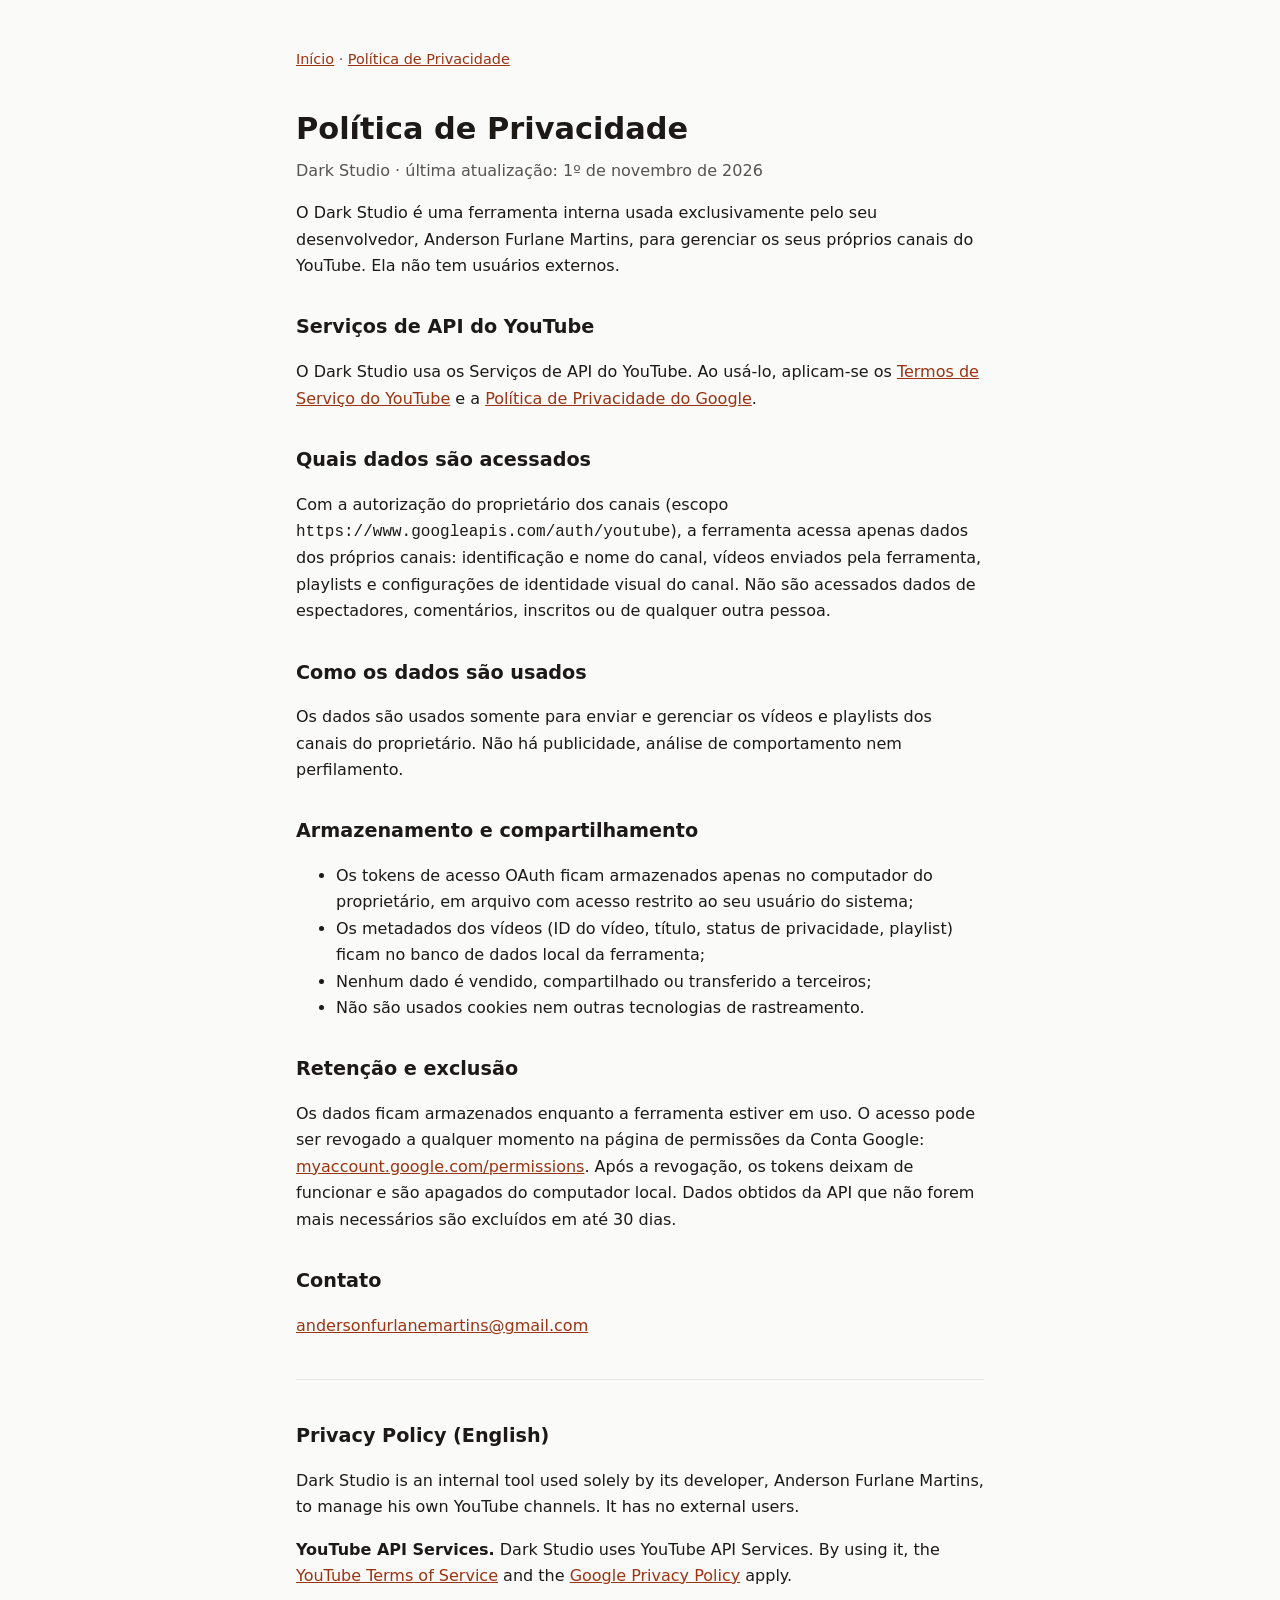
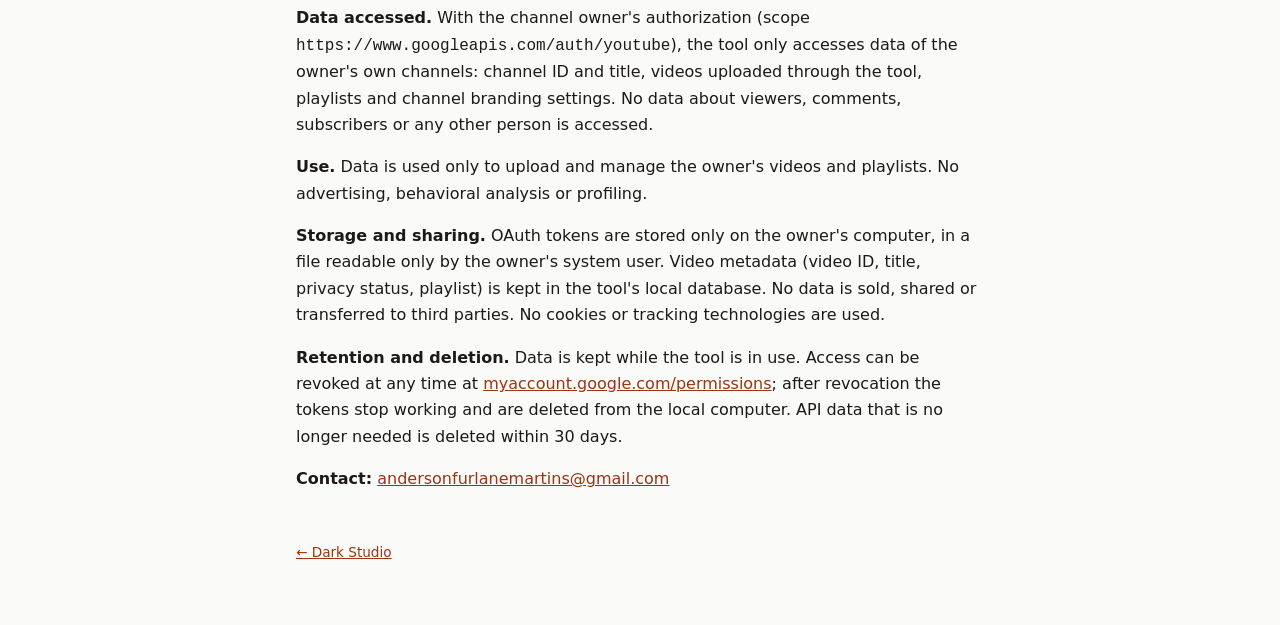
==== privacidade.html @ 9c880d31 "Página do Dark Studio e política de privacidade Co-Authored-By: Claude Opus 5.5 <noreply@anthropic.c" ====
<!doctype html>
<html lang="pt-BR">
<head>
<meta charset="utf-8">
<meta name="viewport" content="width=device-width, initial-scale=1">
<title>Dark Studio — Política de Privacidade</title>
<link rel="stylesheet" href="style.css">
</head>
<body>
<main>
<nav><a href="./">Início</a> · <a href="privacidade.html">Política de Privacidade</a></nav>
<h1>Política de Privacidade</h1>
<p class="sub">Dark Studio · última atualização: 1º de novembro de 2026</p>

<p>O Dark Studio é uma ferramenta interna usada exclusivamente pelo seu desenvolvedor, Anderson Furlane Martins, para gerenciar os seus próprios canais do YouTube. Ela não tem usuários externos.</p>

<h2>Serviços de API do YouTube</h2>
<p>O Dark Studio usa os Serviços de API do YouTube. Ao usá-lo, aplicam-se os <a href="https://www.youtube.com/t/terms">Termos de Serviço do YouTube</a> e a <a href="https://policies.google.com/privacy">Política de Privacidade do Google</a>.</p>

<h2>Quais dados são acessados</h2>
<p>Com a autorização do proprietário dos canais (escopo <code>https://www.googleapis.com/auth/youtube</code>), a ferramenta acessa apenas dados dos próprios canais: identificação e nome do canal, vídeos enviados pela ferramenta, playlists e configurações de identidade visual do canal. Não são acessados dados de espectadores, comentários, inscritos ou de qualquer outra pessoa.</p>

<h2>Como os dados são usados</h2>
<p>Os dados são usados somente para enviar e gerenciar os vídeos e playlists dos canais do proprietário. Não há publicidade, análise de comportamento nem perfilamento.</p>

<h2>Armazenamento e compartilhamento</h2>
<ul>
<li>Os tokens de acesso OAuth ficam armazenados apenas no computador do proprietário, em arquivo com acesso restrito ao seu usuário do sistema;</li>
<li>Os metadados dos vídeos (ID do vídeo, título, status de privacidade, playlist) ficam no banco de dados local da ferramenta;</li>
<li>Nenhum dado é vendido, compartilhado ou transferido a terceiros;</li>
<li>Não são usados cookies nem outras tecnologias de rastreamento.</li>
</ul>

<h2>Retenção e exclusão</h2>
<p>Os dados ficam armazenados enquanto a ferramenta estiver em uso. O acesso pode ser revogado a qualquer momento na página de permissões da Conta Google: <a href="https://myaccount.google.com/permissions">myaccount.google.com/permissions</a>. Após a revogação, os tokens deixam de funcionar e são apagados do computador local. Dados obtidos da API que não forem mais necessários são excluídos em até 30 dias.</p>

<h2>Contato</h2>
<p><a href="mailto:andersonfurlanemartins@gmail.com">andersonfurlanemartins@gmail.com</a></p>

<hr>

<h2 id="en" lang="en">Privacy Policy (English)</h2>
<div lang="en">
<p>Dark Studio is an internal tool used solely by its developer, Anderson Furlane Martins, to manage his own YouTube channels. It has no external users.</p>
<p><strong>YouTube API Services.</strong> Dark Studio uses YouTube API Services. By using it, the <a href="https://www.youtube.com/t/terms">YouTube Terms of Service</a> and the <a href="https://policies.google.com/privacy">Google Privacy Policy</a> apply.</p>
<p><strong>Data accessed.</strong> With the channel owner's authorization (scope <code>https://www.googleapis.com/auth/youtube</code>), the tool only accesses data of the owner's own channels: channel ID and title, videos uploaded through the tool, playlists and channel branding settings. No data about viewers, comments, subscribers or any other person is accessed.</p>
<p><strong>Use.</strong> Data is used only to upload and manage the owner's videos and playlists. No advertising, behavioral analysis or profiling.</p>
<p><strong>Storage and sharing.</strong> OAuth tokens are stored only on the owner's computer, in a file readable only by the owner's system user. Video metadata (video ID, title, privacy status, playlist) is kept in the tool's local database. No data is sold, shared or transferred to third parties. No cookies or tracking technologies are used.</p>
<p><strong>Retention and deletion.</strong> Data is kept while the tool is in use. Access can be revoked at any time at <a href="https://myaccount.google.com/permissions">myaccount.google.com/permissions</a>; after revocation the tokens stop working and are deleted from the local computer. API data that is no longer needed is deleted within 30 days.</p>
<p><strong>Contact:</strong> <a href="mailto:andersonfurlanemartins@gmail.com">andersonfurlanemartins@gmail.com</a></p>
</div>

<footer><a href="./">← Dark Studio</a></footer>
</main>
</body>
</html>
---- style.css ----
:root{--bg:#fafaf9;--fg:#1c1917;--muted:#57534e;--link:#9a3412;--line:#e7e5e4}
@media (prefers-color-scheme:dark){:root{--bg:#1c1917;--fg:#f5f5f4;--muted:#a8a29e;--link:#fdba74;--line:#44403c}}
*{box-sizing:border-box}
body{margin:0;background:var(--bg);color:var(--fg);font:16px/1.65 system-ui,-apple-system,"Segoe UI",Roboto,sans-serif}
main{max-width:720px;margin:0 auto;padding:48px 16px 64px}
h1{font-size:1.9rem;margin:0 0 .25rem}
h2{font-size:1.2rem;margin:2rem 0 .5rem}
p,li{color:var(--fg)}
.sub{color:var(--muted);margin-top:0}
a{color:var(--link)}
hr{border:0;border-top:1px solid var(--line);margin:2.5rem 0}
nav{font-size:.9rem;color:var(--muted);margin-bottom:2rem}
footer{font-size:.85rem;color:var(--muted);margin-top:3rem}
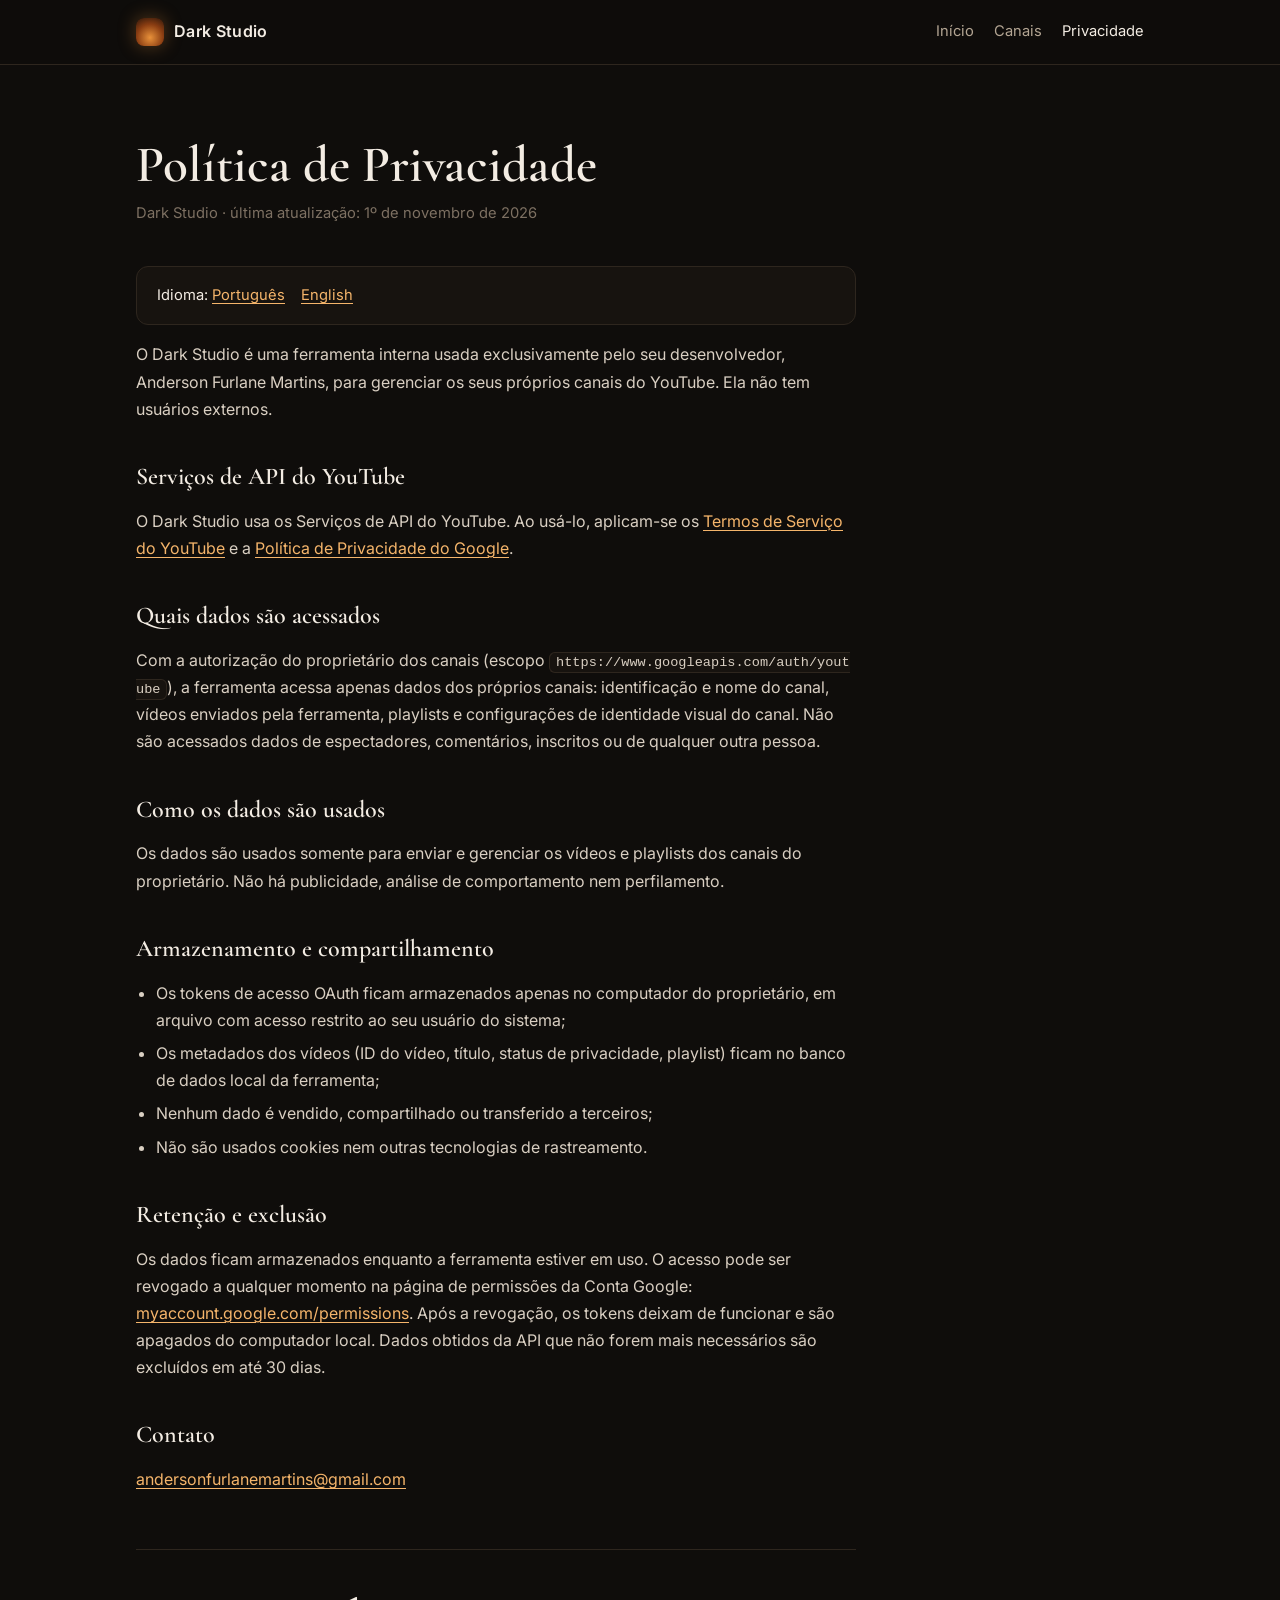
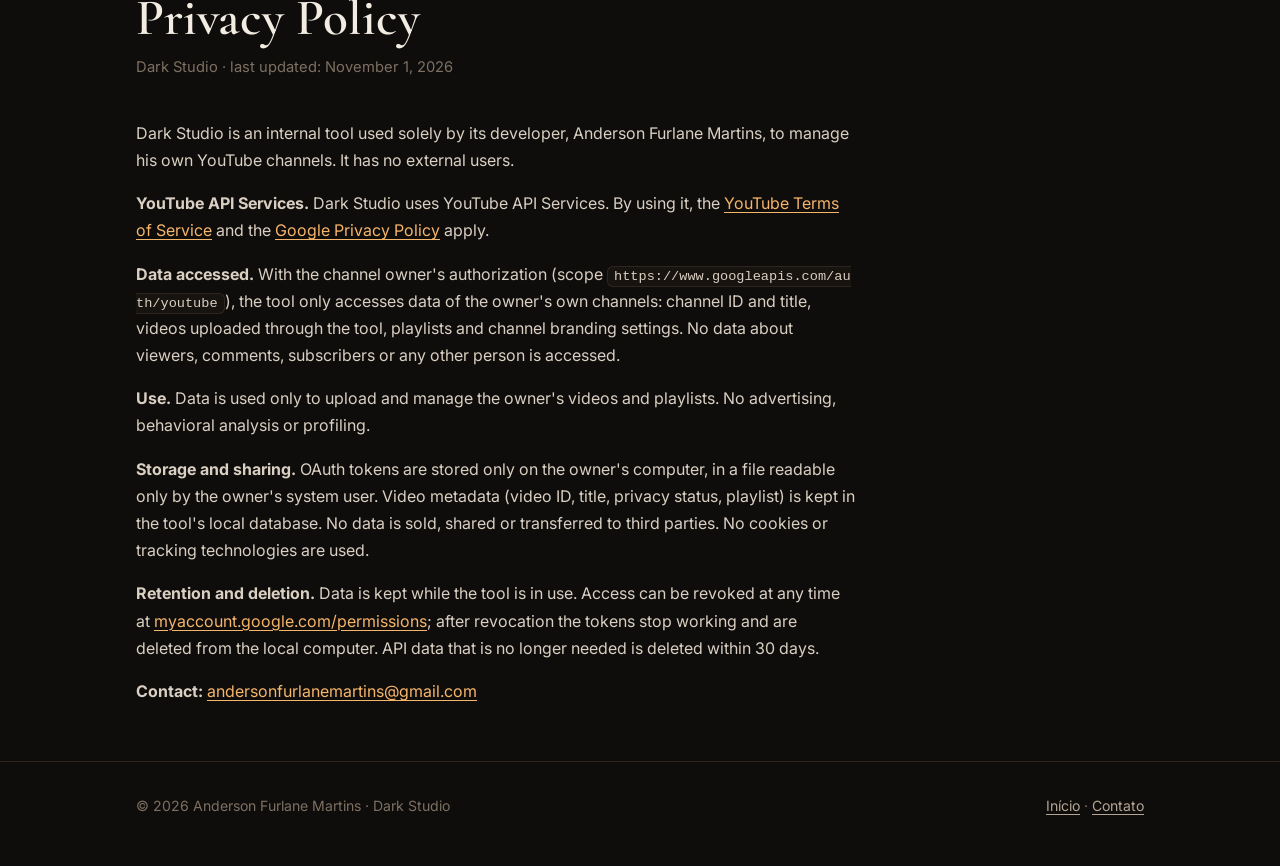
==== commit 54993a52: "Visual novo com logos e banners dos canais Co-Authored-By: Claude Opus 5.5 <noreply@anthropic.com>" ====
--- a/privacidade.html
+++ b/privacidade.html
@@ -3,16 +3,23 @@
 <head>
 <meta charset="utf-8">
 <meta name="viewport" content="width=device-width, initial-scale=1">
-<title>Dark Studio — Política de Privacidade</title>
+<link rel="preconnect" href="https://fonts.googleapis.com">
+<link rel="preconnect" href="https://fonts.gstatic.com" crossorigin>
+<link href="https://fonts.googleapis.com/css2?family=Cormorant+Garamond:wght@600&family=Inter:wght@400;500;600&display=swap" rel="stylesheet">
+<link rel="icon" href="img/ecosnafogueira.jpg">
 <link rel="stylesheet" href="style.css">
+<title>Política de Privacidade · Dark Studio</title>
 </head>
 <body>
-<main>
-<nav><a href="./">Início</a> · <a href="privacidade.html">Política de Privacidade</a></nav>
+<header class="top"><div class="wrap">
+  <a class="brand" href="./"><span class="brand-mark" aria-hidden="true"></span>Dark Studio</a>
+  <nav><a href="./">Início</a><a href="./#canais">Canais</a><a href="privacidade.html" aria-current="page">Privacidade</a></nav>
+</div></header>
+<main class="wrap"><article class="doc">
 <h1>Política de Privacidade</h1>
-<p class="sub">Dark Studio · última atualização: 1º de novembro de 2026</p>
-
-<p>O Dark Studio é uma ferramenta interna usada exclusivamente pelo seu desenvolvedor, Anderson Furlane Martins, para gerenciar os seus próprios canais do YouTube. Ela não tem usuários externos.</p>
+<p class="meta">Dark Studio · última atualização: 1º de novembro de 2026</p>
+<div class="toc">Idioma: <a href="#pt">Português</a><a href="#en">English</a></div>
+<div id="pt"><p>O Dark Studio é uma ferramenta interna usada exclusivamente pelo seu desenvolvedor, Anderson Furlane Martins, para gerenciar os seus próprios canais do YouTube. Ela não tem usuários externos.</p>
 
 <h2>Serviços de API do YouTube</h2>
 <p>O Dark Studio usa os Serviços de API do YouTube. Ao usá-lo, aplicam-se os <a href="https://www.youtube.com/t/terms">Termos de Serviço do YouTube</a> e a <a href="https://policies.google.com/privacy">Política de Privacidade do Google</a>.</p>
@@ -37,10 +44,10 @@
 <h2>Contato</h2>
 <p><a href="mailto:andersonfurlanemartins@gmail.com">andersonfurlanemartins@gmail.com</a></p>
 
-<hr>
-
-<h2 id="en" lang="en">Privacy Policy (English)</h2>
-<div lang="en">
+</div>
+<div class="lang-split" id="en" lang="en">
+<h1>Privacy Policy</h1>
+<p class="meta">Dark Studio · last updated: November 1, 2026</p>
 <p>Dark Studio is an internal tool used solely by its developer, Anderson Furlane Martins, to manage his own YouTube channels. It has no external users.</p>
 <p><strong>YouTube API Services.</strong> Dark Studio uses YouTube API Services. By using it, the <a href="https://www.youtube.com/t/terms">YouTube Terms of Service</a> and the <a href="https://policies.google.com/privacy">Google Privacy Policy</a> apply.</p>
 <p><strong>Data accessed.</strong> With the channel owner's authorization (scope <code>https://www.googleapis.com/auth/youtube</code>), the tool only accesses data of the owner's own channels: channel ID and title, videos uploaded through the tool, playlists and channel branding settings. No data about viewers, comments, subscribers or any other person is accessed.</p>
@@ -49,8 +56,10 @@
 <p><strong>Retention and deletion.</strong> Data is kept while the tool is in use. Access can be revoked at any time at <a href="https://myaccount.google.com/permissions">myaccount.google.com/permissions</a>; after revocation the tokens stop working and are deleted from the local computer. API data that is no longer needed is deleted within 30 days.</p>
 <p><strong>Contact:</strong> <a href="mailto:andersonfurlanemartins@gmail.com">andersonfurlanemartins@gmail.com</a></p>
 </div>
-
-<footer><a href="./">← Dark Studio</a></footer>
-</main>
+</article></main>
+<footer><div class="wrap">
+  <span>© 2026 Anderson Furlane Martins · Dark Studio</span>
+  <span><a href="./">Início</a> · <a href="mailto:andersonfurlanemartins@gmail.com">Contato</a></span>
+</div></footer>
 </body>
 </html>
--- a/style.css
+++ b/style.css
@@ -1,13 +1,85 @@
-:root{--bg:#fafaf9;--fg:#1c1917;--muted:#57534e;--link:#9a3412;--line:#e7e5e4}
-@media (prefers-color-scheme:dark){:root{--bg:#1c1917;--fg:#f5f5f4;--muted:#a8a29e;--link:#fdba74;--line:#44403c}}
+:root{
+  --bg:#0f0d0b;--bg-2:#17130f;--card:#1c1712;--line:#2e261e;
+  --fg:#f3ece3;--muted:#b3a593;--faint:#7d7062;
+  --accent:#e8913a;--accent-2:#f5b56b;
+  --serif:"Cormorant Garamond",Georgia,serif;
+  --sans:"Inter",system-ui,-apple-system,"Segoe UI",Roboto,sans-serif;
+}
 *{box-sizing:border-box}
-body{margin:0;background:var(--bg);color:var(--fg);font:16px/1.65 system-ui,-apple-system,"Segoe UI",Roboto,sans-serif}
-main{max-width:720px;margin:0 auto;padding:48px 16px 64px}
-h1{font-size:1.9rem;margin:0 0 .25rem}
-h2{font-size:1.2rem;margin:2rem 0 .5rem}
-p,li{color:var(--fg)}
-.sub{color:var(--muted);margin-top:0}
-a{color:var(--link)}
-hr{border:0;border-top:1px solid var(--line);margin:2.5rem 0}
-nav{font-size:.9rem;color:var(--muted);margin-bottom:2rem}
-footer{font-size:.85rem;color:var(--muted);margin-top:3rem}
+html{-webkit-text-size-adjust:100%}
+body{margin:0;background:var(--bg);color:var(--fg);font:16px/1.7 var(--sans)}
+a{color:var(--accent-2);text-decoration-thickness:1px;text-underline-offset:3px}
+a:hover{color:var(--fg)}
+img{max-width:100%;display:block}
+.wrap{max-width:1040px;margin:0 auto;padding:0 16px}
+
+/* topo */
+.top{border-bottom:1px solid var(--line);background:rgba(15,13,11,.85);backdrop-filter:blur(8px);position:sticky;top:0;z-index:10}
+.top .wrap{display:flex;align-items:center;justify-content:space-between;height:64px;gap:16px}
+.brand{display:flex;align-items:center;gap:10px;color:var(--fg);text-decoration:none;font-weight:600;letter-spacing:.02em}
+.brand-mark{width:28px;height:28px;border-radius:8px;background:radial-gradient(circle at 50% 70%,var(--accent) 0,#8a3d12 55%,#2a160b 100%);box-shadow:0 0 18px rgba(232,145,58,.35)}
+.top nav{display:flex;gap:20px;font-size:.92rem}
+.top nav a{color:var(--muted);text-decoration:none}
+.top nav a:hover,.top nav a[aria-current]{color:var(--fg)}
+
+/* hero */
+.hero{padding:88px 0 56px;background:radial-gradient(ellipse 70% 60% at 50% 0%,rgba(232,145,58,.14),transparent 70%)}
+.eyebrow{text-transform:uppercase;letter-spacing:.18em;font-size:.75rem;color:var(--accent);font-weight:600;margin:0 0 14px}
+.hero h1{font-family:var(--serif);font-weight:600;font-size:clamp(2.6rem,6vw,4.2rem);line-height:1.05;margin:0 0 20px;letter-spacing:-.01em}
+.lead{font-size:1.15rem;color:var(--muted);max-width:640px;margin:0}
+
+/* seções */
+section{padding:56px 0;border-top:1px solid var(--line)}
+h2{font-family:var(--serif);font-weight:600;font-size:2rem;line-height:1.2;margin:0 0 8px}
+.section-sub{color:var(--muted);margin:0 0 32px;max-width:640px}
+
+/* canais */
+.channels{display:grid;grid-template-columns:repeat(auto-fit,minmax(300px,1fr));gap:24px}
+.channel{background:var(--card);border:1px solid var(--line);border-radius:16px;overflow:hidden;display:flex;flex-direction:column}
+.channel-banner{aspect-ratio:1280/351;width:100%;object-fit:cover}
+.channel-body{padding:0 24px 24px;display:flex;flex-direction:column;flex:1}
+.channel-head{display:flex;align-items:flex-end;gap:16px;margin-top:-36px;margin-bottom:16px}
+.avatar{width:88px;height:88px;border-radius:50%;border:4px solid var(--card);background:var(--bg);flex:none}
+.channel-head h3{font-family:var(--serif);font-size:1.6rem;font-weight:600;margin:0;line-height:1.1}
+.handle{color:var(--faint);font-size:.9rem}
+.channel p{color:var(--muted);margin:0 0 20px;flex:1}
+.btn{align-self:flex-start;display:inline-flex;align-items:center;gap:8px;padding:10px 16px;border-radius:999px;border:1px solid var(--line);color:var(--fg);text-decoration:none;font-size:.92rem;font-weight:500;transition:border-color .15s,background .15s}
+.btn:hover{border-color:var(--accent);background:rgba(232,145,58,.08);color:var(--fg)}
+.btn svg{width:16px;height:16px;fill:currentColor}
+
+/* recursos */
+.features{display:grid;grid-template-columns:repeat(auto-fit,minmax(220px,1fr));gap:16px;list-style:none;padding:0;margin:0}
+.features li{background:var(--bg-2);border:1px solid var(--line);border-radius:12px;padding:20px}
+.features strong{display:block;margin-bottom:4px;font-weight:600}
+.features span{color:var(--muted);font-size:.94rem}
+
+/* nota / destaque */
+.note{display:grid;grid-template-columns:repeat(auto-fit,minmax(260px,1fr));gap:32px}
+.note h3{font-size:1rem;font-weight:600;margin:0 0 6px;color:var(--accent-2)}
+.note p{margin:0;color:var(--muted)}
+
+/* documento (privacidade) */
+.doc{max-width:720px;padding:72px 0 40px}
+.doc h1{font-family:var(--serif);font-weight:600;font-size:clamp(2.2rem,5vw,3.2rem);line-height:1.1;margin:0 0 8px}
+.doc .meta{color:var(--faint);margin:0 0 40px;font-size:.92rem}
+.doc h2{font-size:1.5rem;margin:40px 0 10px}
+.doc p,.doc li{color:#d9cfc2}
+.doc ul{padding-left:20px}
+.doc li{margin:6px 0}
+.doc code{font-size:.85em;background:var(--bg-2);border:1px solid var(--line);border-radius:6px;padding:2px 6px;word-break:break-all}
+.lang-split{margin-top:56px;padding-top:40px;border-top:1px solid var(--line)}
+.toc{background:var(--bg-2);border:1px solid var(--line);border-radius:12px;padding:16px 20px;margin:0 0 8px;font-size:.92rem}
+.toc a{margin-right:16px}
+
+/* rodapé */
+footer{border-top:1px solid var(--line);padding:32px 0 48px;color:var(--faint);font-size:.88rem}
+footer .wrap{display:flex;flex-wrap:wrap;justify-content:space-between;gap:12px}
+footer a{color:var(--muted)}
+
+@media (max-width:560px){
+  .top nav{gap:14px;font-size:.85rem}
+  .hero{padding:56px 0 40px}
+  .channel-body{padding:0 18px 20px}
+  .avatar{width:72px;height:72px}
+  .channel-head h3{font-size:1.35rem}
+}
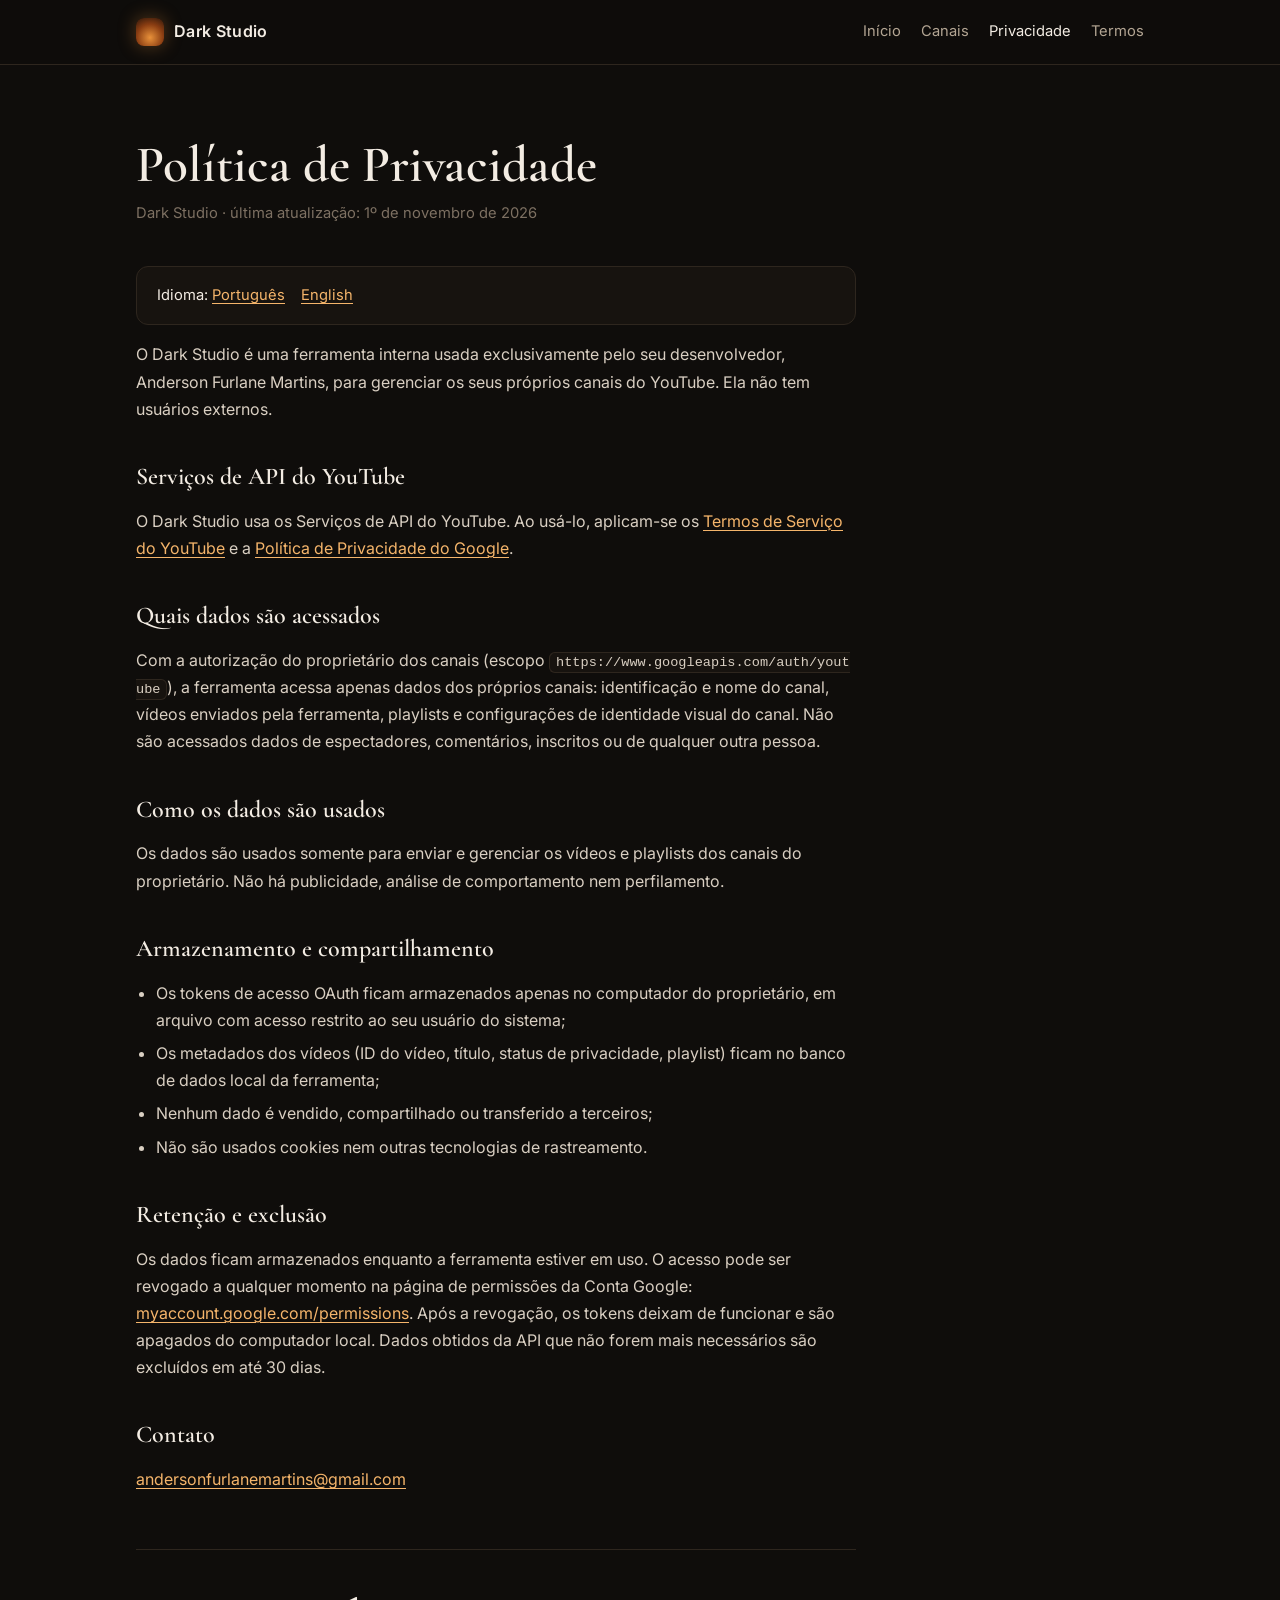
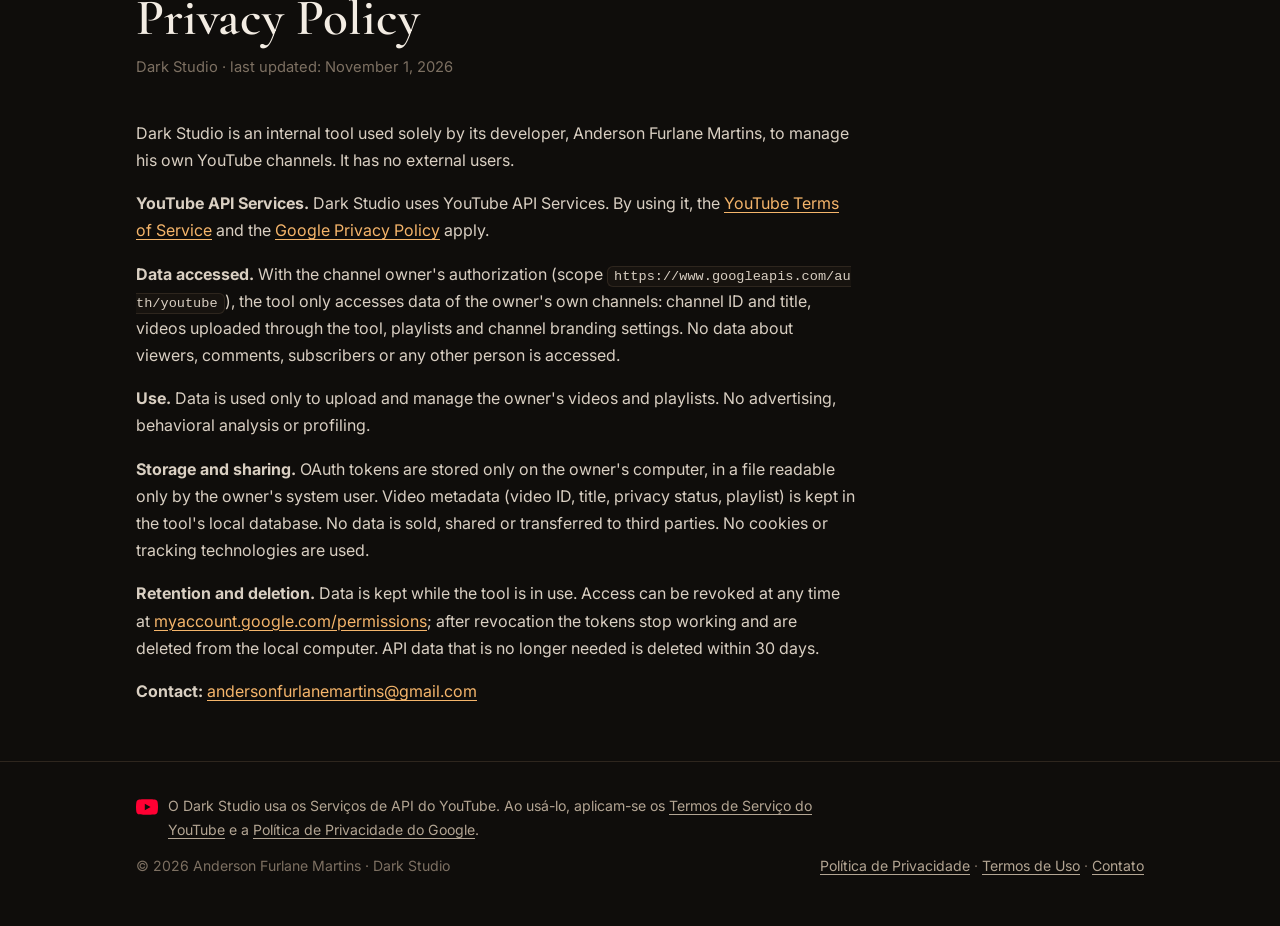
==== commit 7c4071d3: "Termos de Uso e atribuição aos Serviços de API do YouTube Co-Authored-By: Claude Opus 5.5 <noreply@a" ====
--- a/privacidade.html
+++ b/privacidade.html
@@ -13,7 +13,7 @@
 <body>
 <header class="top"><div class="wrap">
   <a class="brand" href="./"><span class="brand-mark" aria-hidden="true"></span>Dark Studio</a>
-  <nav><a href="./">Início</a><a href="./#canais">Canais</a><a href="privacidade.html" aria-current="page">Privacidade</a></nav>
+  <nav><a href="./">Início</a><a href="./#canais">Canais</a><a href="privacidade.html" aria-current="page">Privacidade</a><a href="termos.html">Termos</a></nav>
 </div></header>
 <main class="wrap"><article class="doc">
 <h1>Política de Privacidade</h1>
@@ -58,8 +58,9 @@
 </div>
 </article></main>
 <footer><div class="wrap">
-  <span>© 2026 Anderson Furlane Martins · Dark Studio</span>
-  <span><a href="./">Início</a> · <a href="mailto:andersonfurlanemartins@gmail.com">Contato</a></span>
+  <div class="yt-attr"><svg viewBox="0 0 24 24" aria-hidden="true"><path d="M23.5 6.2a3 3 0 0 0-2.1-2.1C19.5 3.6 12 3.6 12 3.6s-7.5 0-9.4.5A3 3 0 0 0 .5 6.2 31 31 0 0 0 0 12a31 31 0 0 0 .5 5.8 3 3 0 0 0 2.1 2.1c1.9.5 9.4.5 9.4.5s7.5 0 9.4-.5a3 3 0 0 0 2.1-2.1A31 31 0 0 0 24 12a31 31 0 0 0-.5-5.8zM9.6 15.6V8.4l6.3 3.6-6.3 3.6z"/></svg><span>O Dark Studio usa os Serviços de API do YouTube. Ao usá-lo, aplicam-se os <a href="https://www.youtube.com/t/terms">Termos de Serviço do YouTube</a> e a <a href="https://policies.google.com/privacy">Política de Privacidade do Google</a>.</span></div>
+  <div class="foot-row"><span>© 2026 Anderson Furlane Martins · Dark Studio</span>
+  <span><a href="privacidade.html">Política de Privacidade</a> · <a href="termos.html">Termos de Uso</a> · <a href="mailto:andersonfurlanemartins@gmail.com">Contato</a></span></div>
 </div></footer>
 </body>
 </html>
--- a/style.css
+++ b/style.css
@@ -38,8 +38,9 @@
 .channel{background:var(--card);border:1px solid var(--line);border-radius:16px;overflow:hidden;display:flex;flex-direction:column}
 .channel-banner{aspect-ratio:1280/351;width:100%;object-fit:cover}
 .channel-body{padding:0 24px 24px;display:flex;flex-direction:column;flex:1}
-.channel-head{display:flex;align-items:flex-end;gap:16px;margin-top:-36px;margin-bottom:16px}
-.avatar{width:88px;height:88px;border-radius:50%;border:4px solid var(--card);background:var(--bg);flex:none}
+.channel-head{display:flex;align-items:flex-start;gap:16px;margin-bottom:16px}
+.channel-head>div{padding-top:12px;min-width:0}
+.avatar{width:88px;height:88px;margin-top:-44px;border-radius:50%;border:4px solid var(--card);background:var(--bg);flex:none}
 .channel-head h3{font-family:var(--serif);font-size:1.6rem;font-weight:600;margin:0;line-height:1.1}
 .handle{color:var(--faint);font-size:.9rem}
 .channel p{color:var(--muted);margin:0 0 20px;flex:1}
@@ -80,6 +81,10 @@
   .top nav{gap:14px;font-size:.85rem}
   .hero{padding:56px 0 40px}
   .channel-body{padding:0 18px 20px}
-  .avatar{width:72px;height:72px}
+  .avatar{width:72px;height:72px;margin-top:-36px}
   .channel-head h3{font-size:1.35rem}
 }
+footer .wrap{flex-direction:column}
+.yt-attr{display:flex;gap:10px;align-items:flex-start;color:var(--muted);max-width:720px}
+.yt-attr svg{width:22px;height:22px;flex:none;fill:#ff0033;margin-top:2px}
+.foot-row{display:flex;flex-wrap:wrap;justify-content:space-between;gap:12px;width:100%}
